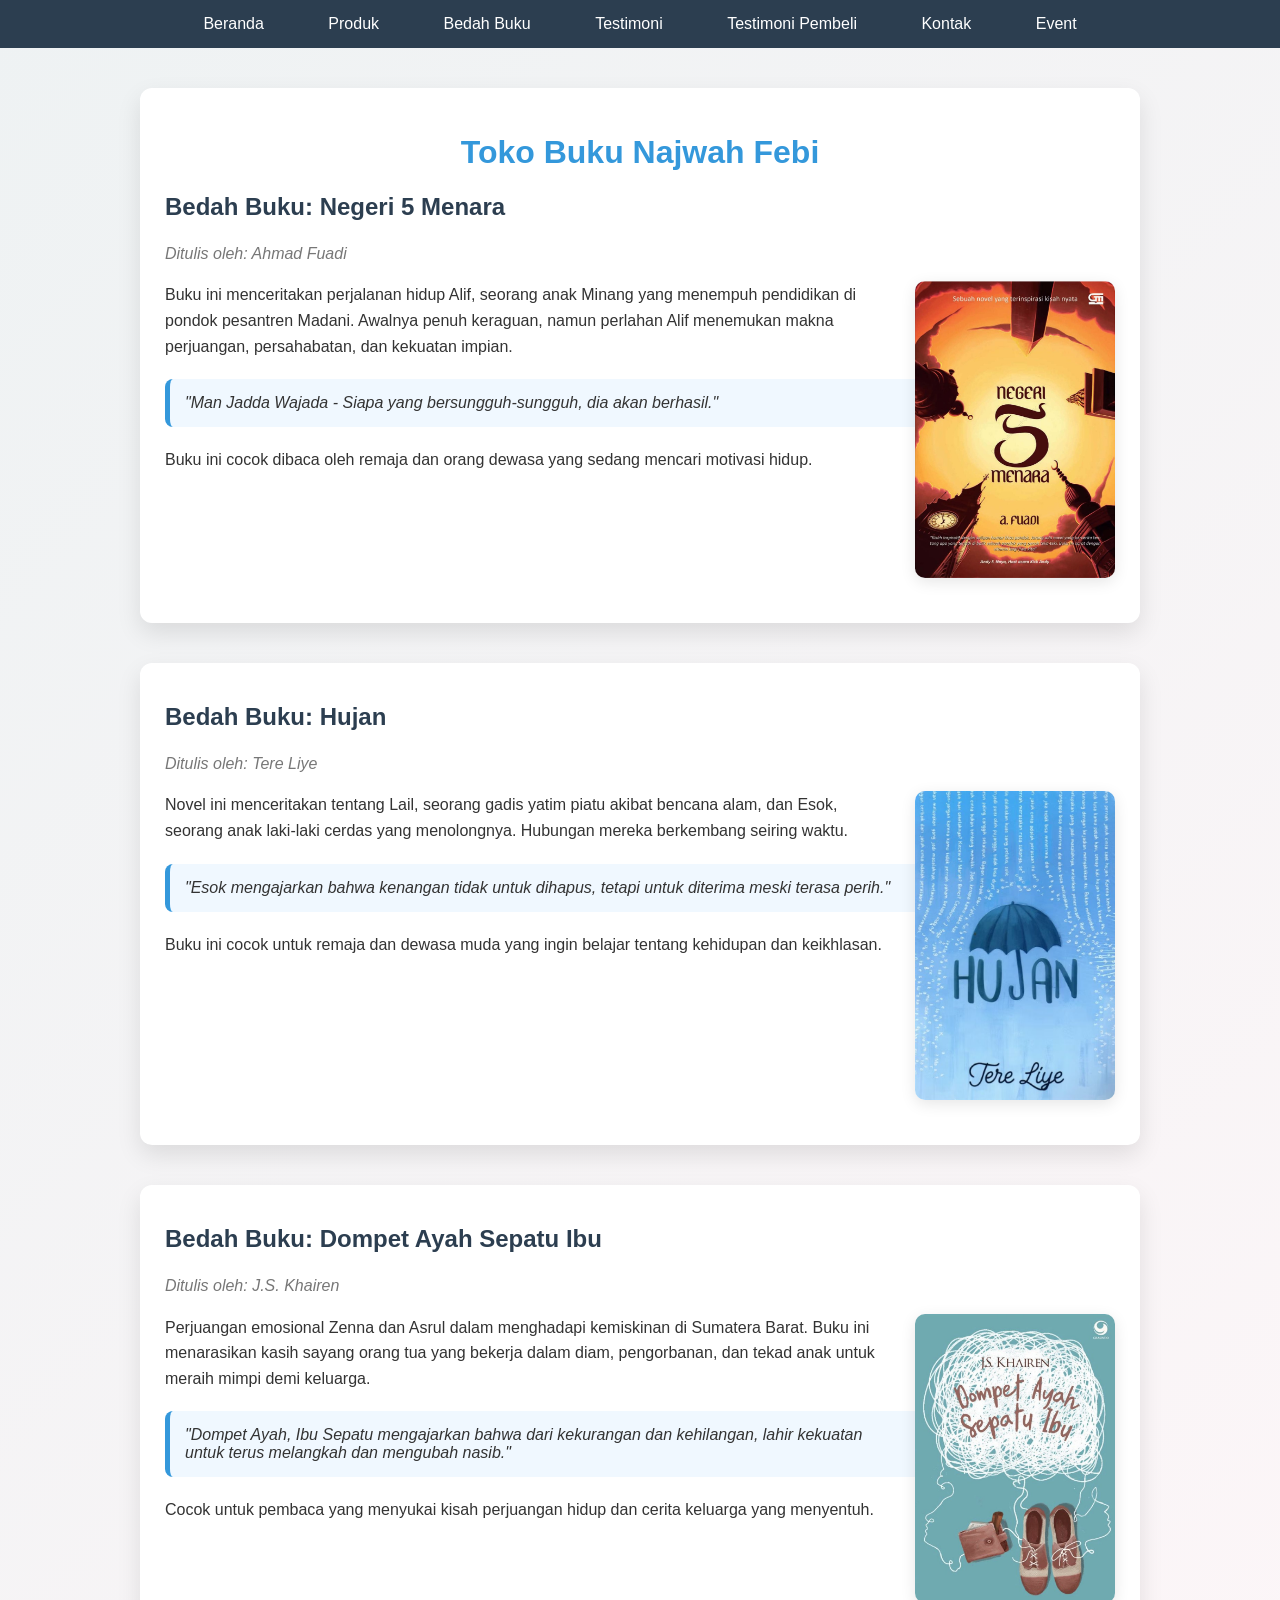
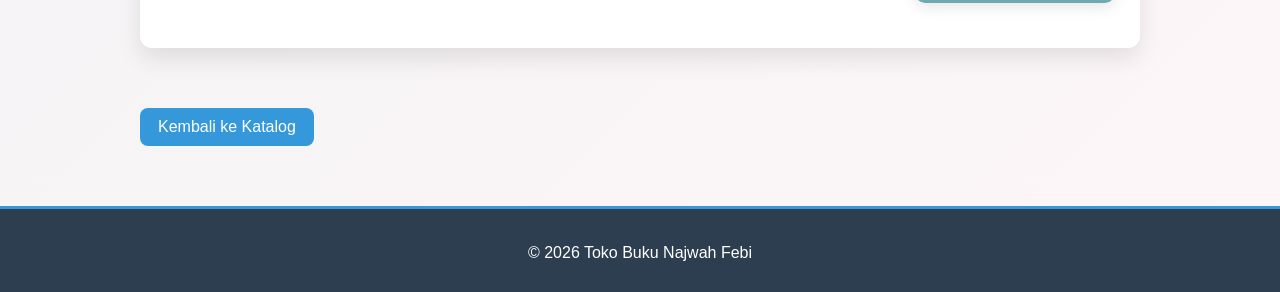
==== bedah-buku.html @ 2dd537e3 "Update bedah-buku.html" ====
<!DOCTYPE html>
<html lang="id">
<head>
<meta charset="UTF-8">
<meta name="viewport" content="width=device-width, initial-scale=1.0">
<title>Bedah Buku - Toko Buku Najwah Febi</title>

<style>
/* ===== BODY ===== */
body{
  font-family: 'Segoe UI', Tahoma, Geneva, Verdana, sans-serif;
  margin:0;
  padding:0;
  background: linear-gradient(135deg,#eef2f3,#fdf6f8);
  color:#333;
}

/* ===== NAVBAR ===== */
nav{
  background:#2c3e50;
  padding:15px;
  text-align:center;
  position:sticky;
  top:0;
  z-index:1000;
}

nav a{
  color:white;
  text-decoration:none;
  margin:0 15px;
  font-size:16px;
  padding:8px 15px;
  border-radius:6px;
  position:relative;
  transition:0.3s;
}

nav a::after{
  content:"";
  position:absolute;
  width:0;
  height:3px;
  bottom:0;
  left:0;
  background:#3498db;
  transition:0.3s;
  border-radius:2px;
}

nav a:hover::after{
  width:100%;
}

nav a:hover{
  transform:translateY(-3px);
}

/* ===== HEADER ===== */
header{
  width:100%;
  height:300px;
  background:url('header 3.jpg') center/cover no-repeat;
}

/* ===== CONTAINER ===== */
.container{
  width:90%;
  max-width:1000px;
  margin:40px auto;
}

/* ===== ARTIKEL CARD ===== */
.artikel{
  background:white;
  padding:25px;
  border-radius:12px;
  box-shadow:0 10px 25px rgba(0,0,0,0.1);
  margin-bottom:40px;
  position:relative;
  overflow:hidden;
  animation:muncul 0.8s ease forwards;
  opacity:0;
  transform:translateY(30px);
}

.artikel:nth-child(1){animation-delay:0.1s;}
.artikel:nth-child(2){animation-delay:0.3s;}
.artikel:nth-child(3){animation-delay:0.5s;}

@keyframes muncul{
  from{opacity:0; transform:translateY(30px);}
  to{opacity:1; transform:translateY(0);}
}

h1{
  text-align:center;
  color:#3498db;
}

h2{
  color:#2c3e50;
  margin-top:15px;
}

.penulis{
  font-style:italic;
  color:#777;
  margin-bottom:15px;
}

.sampul{
  width:200px;
  float:right;
  margin:0 0 20px 20px;
  border-radius:10px;
  box-shadow:0 4px 15px rgba(0,0,0,0.1);
}

p{
  line-height:1.6;
  margin-bottom:12px;
}

blockquote{
  font-style:italic;
  padding:15px;
  margin:20px 0;
  border-left:5px solid #3498db;
  background:#f0f8ff;
  border-radius:8px;
}

/* ===== BUTTON ===== */
.btn-kembali{
  display:inline-block;
  margin:20px auto;
  padding:10px 18px;
  background:#3498db;
  color:white;
  text-decoration:none;
  border-radius:8px;
  transition:0.3s;
}

.btn-kembali:hover{
  background:#217dbb;
  transform:scale(1.05);
}

/* ===== FOOTER ===== */
footer{
  text-align:center;
  padding:15px;
  background:#2c3e50;
  color:white;
  margin-top:40px;
  border-top:3px solid #3498db;
}

/* CLEAR FLOAT */
.artikel::after{
  content:"";
  display:block;
  clear:both;
}

/* RESPONSIVE */
@media(max-width:768px){
  .sampul{
    float:none;
    display:block;
    margin:0 auto 20px auto;
    width:80%;
  }
}
</style>
</head>

<body>

<nav>
<a href="index.html">Beranda</a>
<a href="produk.html">Produk</a>
<a href="bedah-buku.html">Bedah Buku</a>
<a href="testimoni.html">Testimoni</a>
<a href="tampil-testimoni.html">Testimoni Pembeli</a>
<a href="kontak.html">Kontak</a>
<a href="event.html">Event</a>
</nav>

<div class="container">

<main class="artikel">
<h1>Toko Buku Najwah Febi</h1>
<h2>Bedah Buku: Negeri 5 Menara</h2>
<p class="penulis">Ditulis oleh: Ahmad Fuadi</p>
<img src="Negeri 5 Menara.jpg" alt="Sampul Negeri 5 Menara" class="sampul">
<p>Buku ini menceritakan perjalanan hidup Alif, seorang anak Minang yang menempuh pendidikan di pondok pesantren Madani. Awalnya penuh keraguan, namun perlahan Alif menemukan makna perjuangan, persahabatan, dan kekuatan impian.</p>
<blockquote>"Man Jadda Wajada - Siapa yang bersungguh-sungguh, dia akan berhasil."</blockquote>
<p>Buku ini cocok dibaca oleh remaja dan orang dewasa yang sedang mencari motivasi hidup.</p>
</main>

<main class="artikel">
<h2>Bedah Buku: Hujan</h2>
<p class="penulis">Ditulis oleh: Tere Liye</p>
<img src="buku 13.jpg" alt="Sampul Hujan" class="sampul">
<p>Novel ini menceritakan tentang Lail, seorang gadis yatim piatu akibat bencana alam, dan Esok, seorang anak laki-laki cerdas yang menolongnya. Hubungan mereka berkembang seiring waktu.</p>
<blockquote>"Esok mengajarkan bahwa kenangan tidak untuk dihapus, tetapi untuk diterima meski terasa perih."</blockquote>
<p>Buku ini cocok untuk remaja dan dewasa muda yang ingin belajar tentang kehidupan dan keikhlasan.</p>
</main>

<main class="artikel">
<h2>Bedah Buku: Dompet Ayah Sepatu Ibu</h2>
<p class="penulis">Ditulis oleh: J.S. Khairen</p>
<img src="buku 11.jpg" alt="Sampul Dompet Ayah Sepatu Ibu" class="sampul">
<p>Perjuangan emosional Zenna dan Asrul dalam menghadapi kemiskinan di Sumatera Barat. Buku ini menarasikan kasih sayang orang tua yang bekerja dalam diam, pengorbanan, dan tekad anak untuk meraih mimpi demi keluarga.</p>
<blockquote>"Dompet Ayah, Ibu Sepatu mengajarkan bahwa dari kekurangan dan kehilangan, lahir kekuatan untuk terus melangkah dan mengubah nasib."</blockquote>
<p>Cocok untuk pembaca yang menyukai kisah perjuangan hidup dan cerita keluarga yang menyentuh.</p>
</main>

<a href="produk.html" class="btn-kembali">Kembali ke Katalog</a>

</div>

<footer>
  <p>&copy; 2026 Toko Buku Najwah Febi</p>
</footer>

</body>
</html>
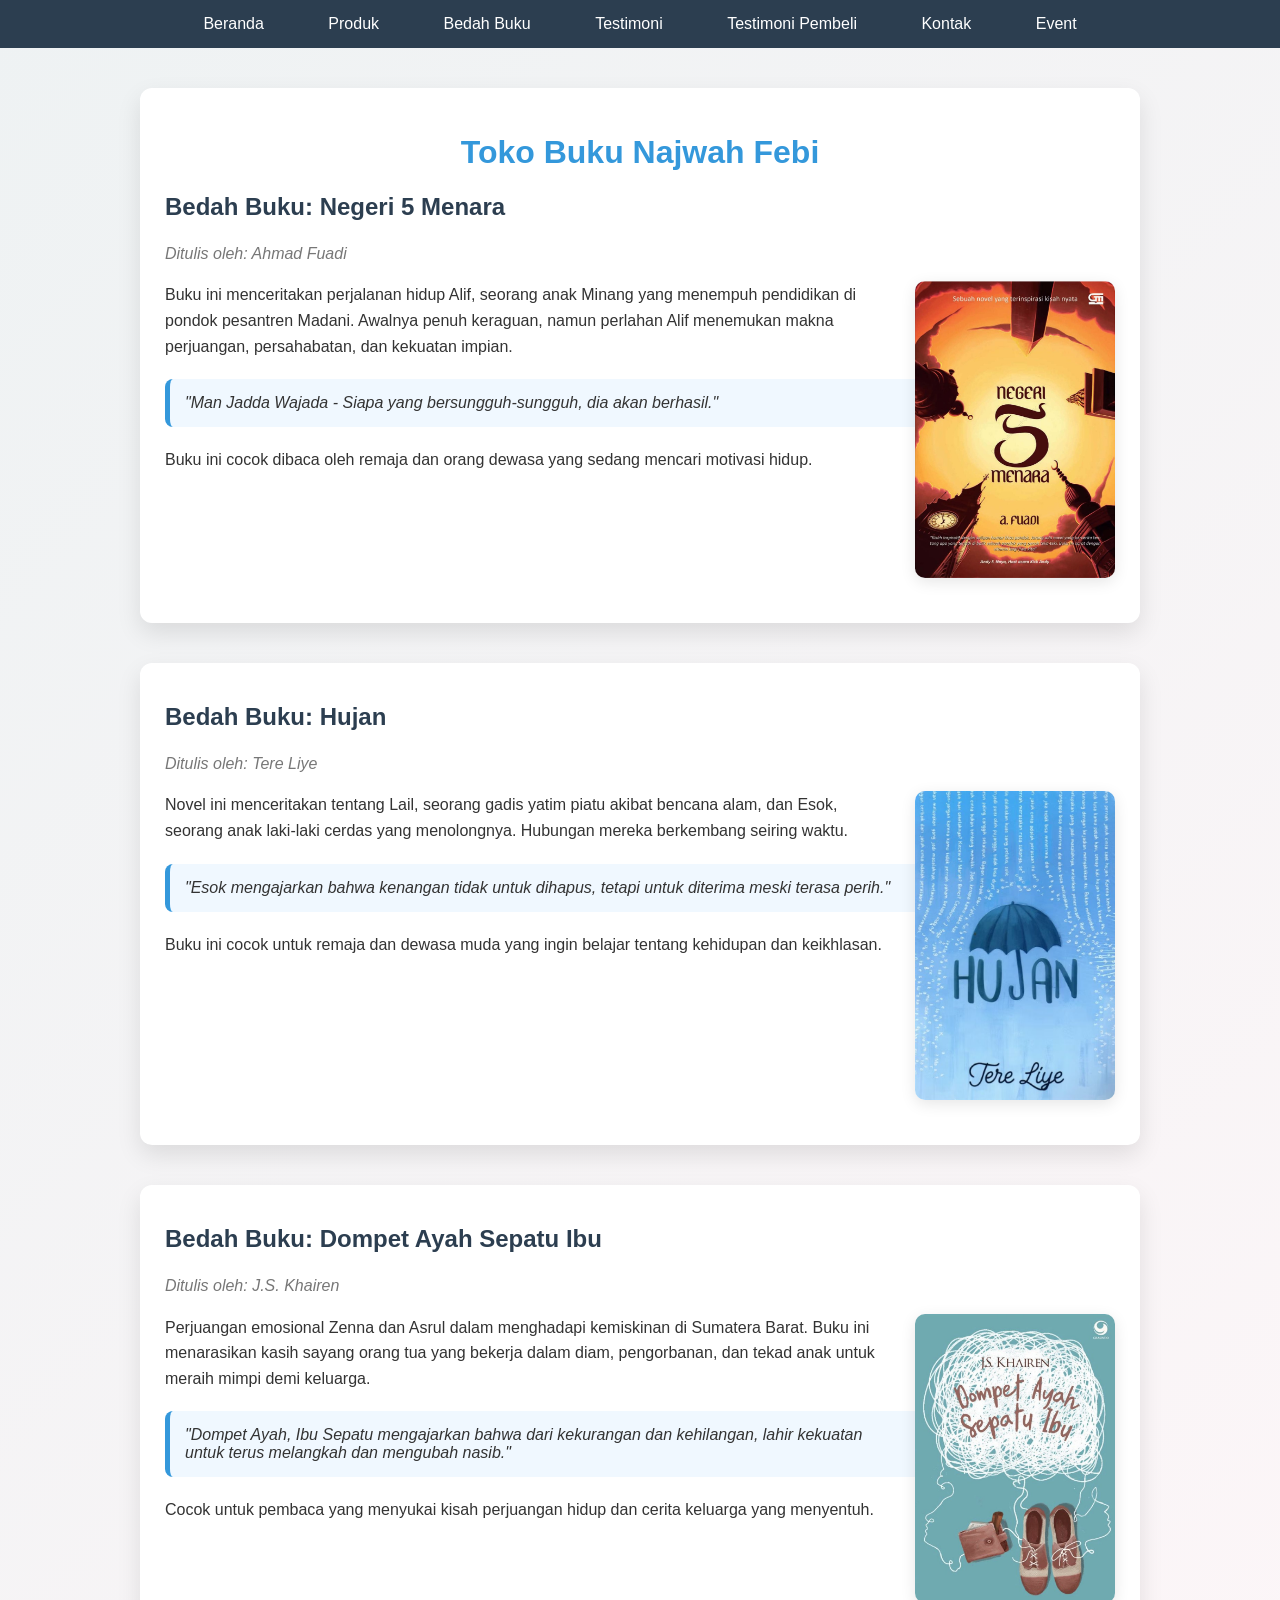
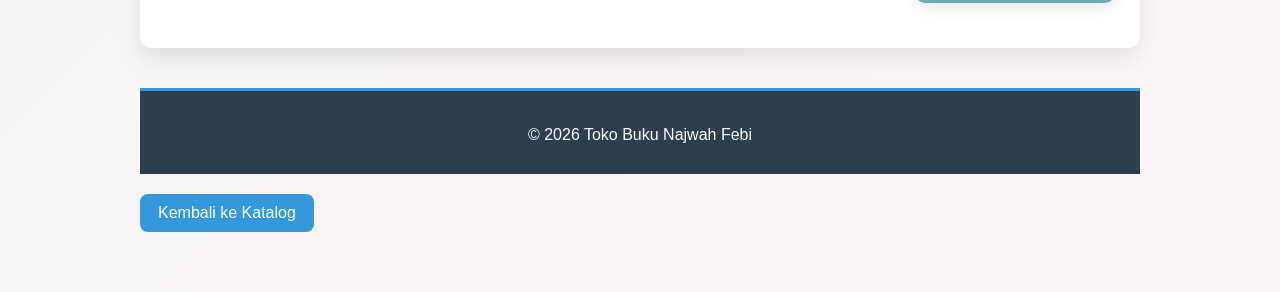
==== commit e0df93e1: "Update bedah-buku.html" ====
--- a/bedah-buku.html
+++ b/bedah-buku.html
@@ -219,17 +219,17 @@
 <p>Cocok untuk pembaca yang menyukai kisah perjuangan hidup dan cerita keluarga yang menyentuh.</p>
 </main>
 
-<a href="produk.html" class="btn-kembali">Kembali ke Katalog</a>
-
-</div>
-
 <footer>
   <p>&copy; 2026 Toko Buku Najwah Febi</p>
 </footer>
-
+  
+<a href="produk.html" class="btn-kembali">Kembali ke Katalog</a>
+
+</div>
 </body>
 </html>
 
 
 
 
+
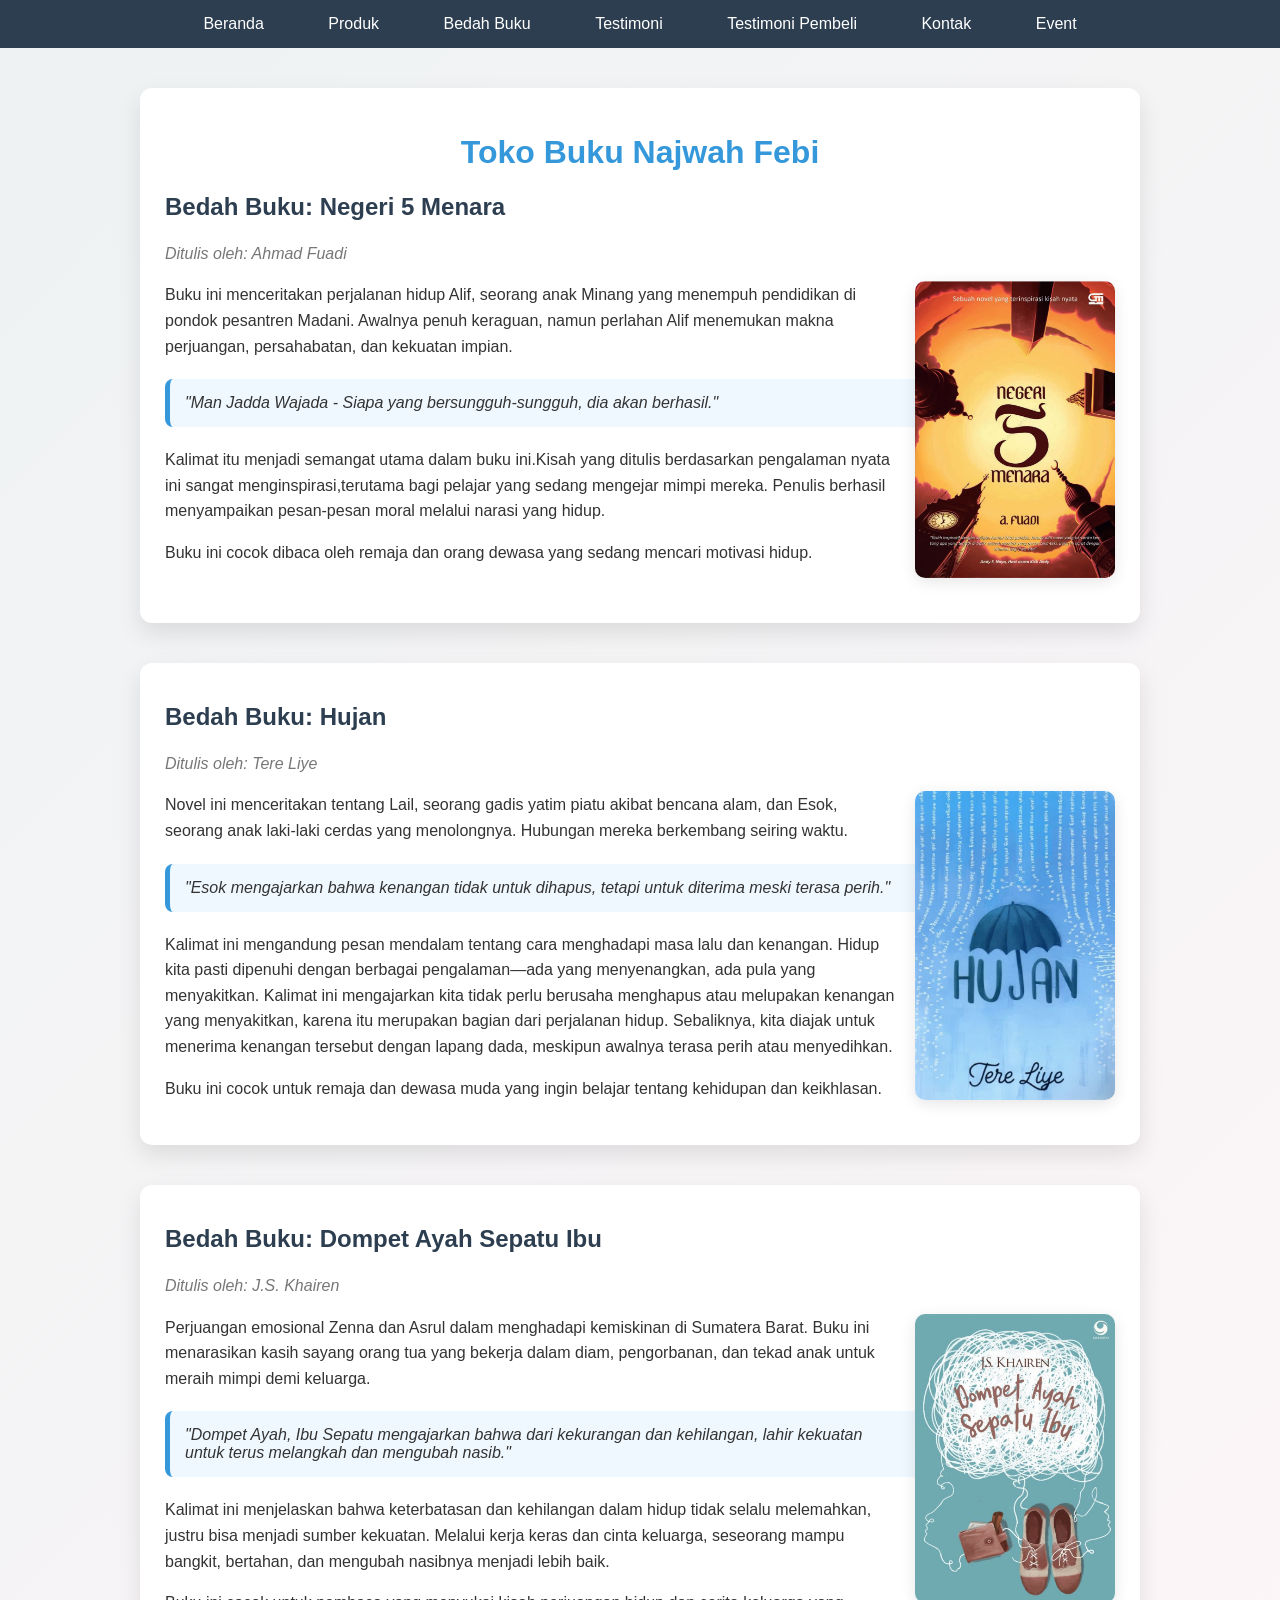
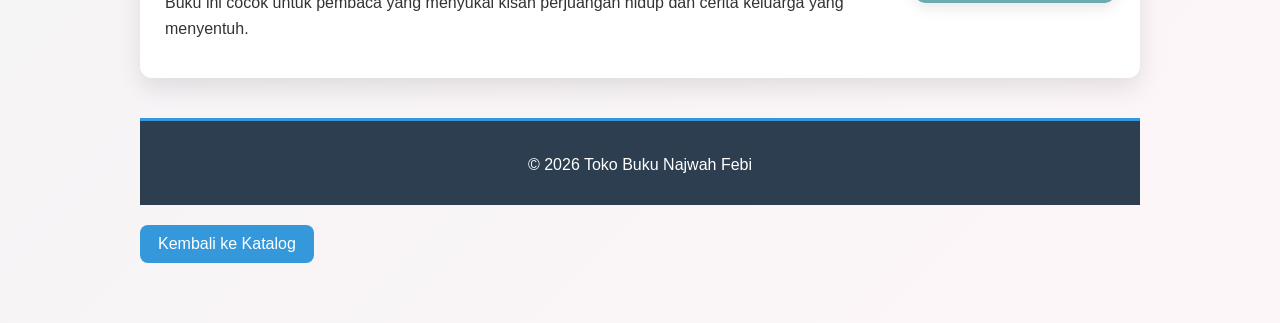
==== commit 61c216f6: "Update bedah-buku.html" ====
--- a/bedah-buku.html
+++ b/bedah-buku.html
@@ -13,6 +13,13 @@
   padding:0;
   background: linear-gradient(135deg,#eef2f3,#fdf6f8);
   color:#333;
+}
+
+/* ===== HEADER ===== */
+header img{
+width:100%;
+height:300px;
+object-fit:cover;
 }
 
 /* ===== NAVBAR ===== */
@@ -198,6 +205,7 @@
 <img src="Negeri 5 Menara.jpg" alt="Sampul Negeri 5 Menara" class="sampul">
 <p>Buku ini menceritakan perjalanan hidup Alif, seorang anak Minang yang menempuh pendidikan di pondok pesantren Madani. Awalnya penuh keraguan, namun perlahan Alif menemukan makna perjuangan, persahabatan, dan kekuatan impian.</p>
 <blockquote>"Man Jadda Wajada - Siapa yang bersungguh-sungguh, dia akan berhasil."</blockquote>
+<p>Kalimat itu menjadi semangat utama dalam buku ini.Kisah yang ditulis berdasarkan pengalaman nyata ini sangat menginspirasi,terutama bagi pelajar yang sedang mengejar mimpi mereka. Penulis berhasil menyampaikan pesan-pesan moral melalui narasi yang hidup.</p>
 <p>Buku ini cocok dibaca oleh remaja dan orang dewasa yang sedang mencari motivasi hidup.</p>
 </main>
 
@@ -207,6 +215,7 @@
 <img src="buku 13.jpg" alt="Sampul Hujan" class="sampul">
 <p>Novel ini menceritakan tentang Lail, seorang gadis yatim piatu akibat bencana alam, dan Esok, seorang anak laki-laki cerdas yang menolongnya. Hubungan mereka berkembang seiring waktu.</p>
 <blockquote>"Esok mengajarkan bahwa kenangan tidak untuk dihapus, tetapi untuk diterima meski terasa perih."</blockquote>
+<p>Kalimat ini mengandung pesan mendalam tentang cara menghadapi masa lalu dan kenangan. Hidup kita pasti dipenuhi dengan berbagai pengalaman—ada yang menyenangkan, ada pula yang menyakitkan. Kalimat ini mengajarkan kita tidak perlu berusaha menghapus atau melupakan kenangan yang menyakitkan, karena itu merupakan bagian dari perjalanan hidup. Sebaliknya, kita diajak untuk menerima kenangan tersebut dengan lapang dada, meskipun awalnya terasa perih atau menyedihkan.</p>
 <p>Buku ini cocok untuk remaja dan dewasa muda yang ingin belajar tentang kehidupan dan keikhlasan.</p>
 </main>
 
@@ -216,7 +225,8 @@
 <img src="buku 11.jpg" alt="Sampul Dompet Ayah Sepatu Ibu" class="sampul">
 <p>Perjuangan emosional Zenna dan Asrul dalam menghadapi kemiskinan di Sumatera Barat. Buku ini menarasikan kasih sayang orang tua yang bekerja dalam diam, pengorbanan, dan tekad anak untuk meraih mimpi demi keluarga.</p>
 <blockquote>"Dompet Ayah, Ibu Sepatu mengajarkan bahwa dari kekurangan dan kehilangan, lahir kekuatan untuk terus melangkah dan mengubah nasib."</blockquote>
-<p>Cocok untuk pembaca yang menyukai kisah perjuangan hidup dan cerita keluarga yang menyentuh.</p>
+<p>Kalimat ini menjelaskan bahwa keterbatasan dan kehilangan dalam hidup tidak selalu melemahkan, justru bisa menjadi sumber kekuatan. Melalui kerja keras dan cinta keluarga, seseorang mampu bangkit, bertahan, dan mengubah nasibnya menjadi lebih baik.</p>
+<p>Buku ini cocok untuk pembaca yang menyukai kisah perjuangan hidup dan cerita keluarga yang menyentuh.</p>
 </main>
 
 <footer>
@@ -233,3 +243,4 @@
 
 
 
+
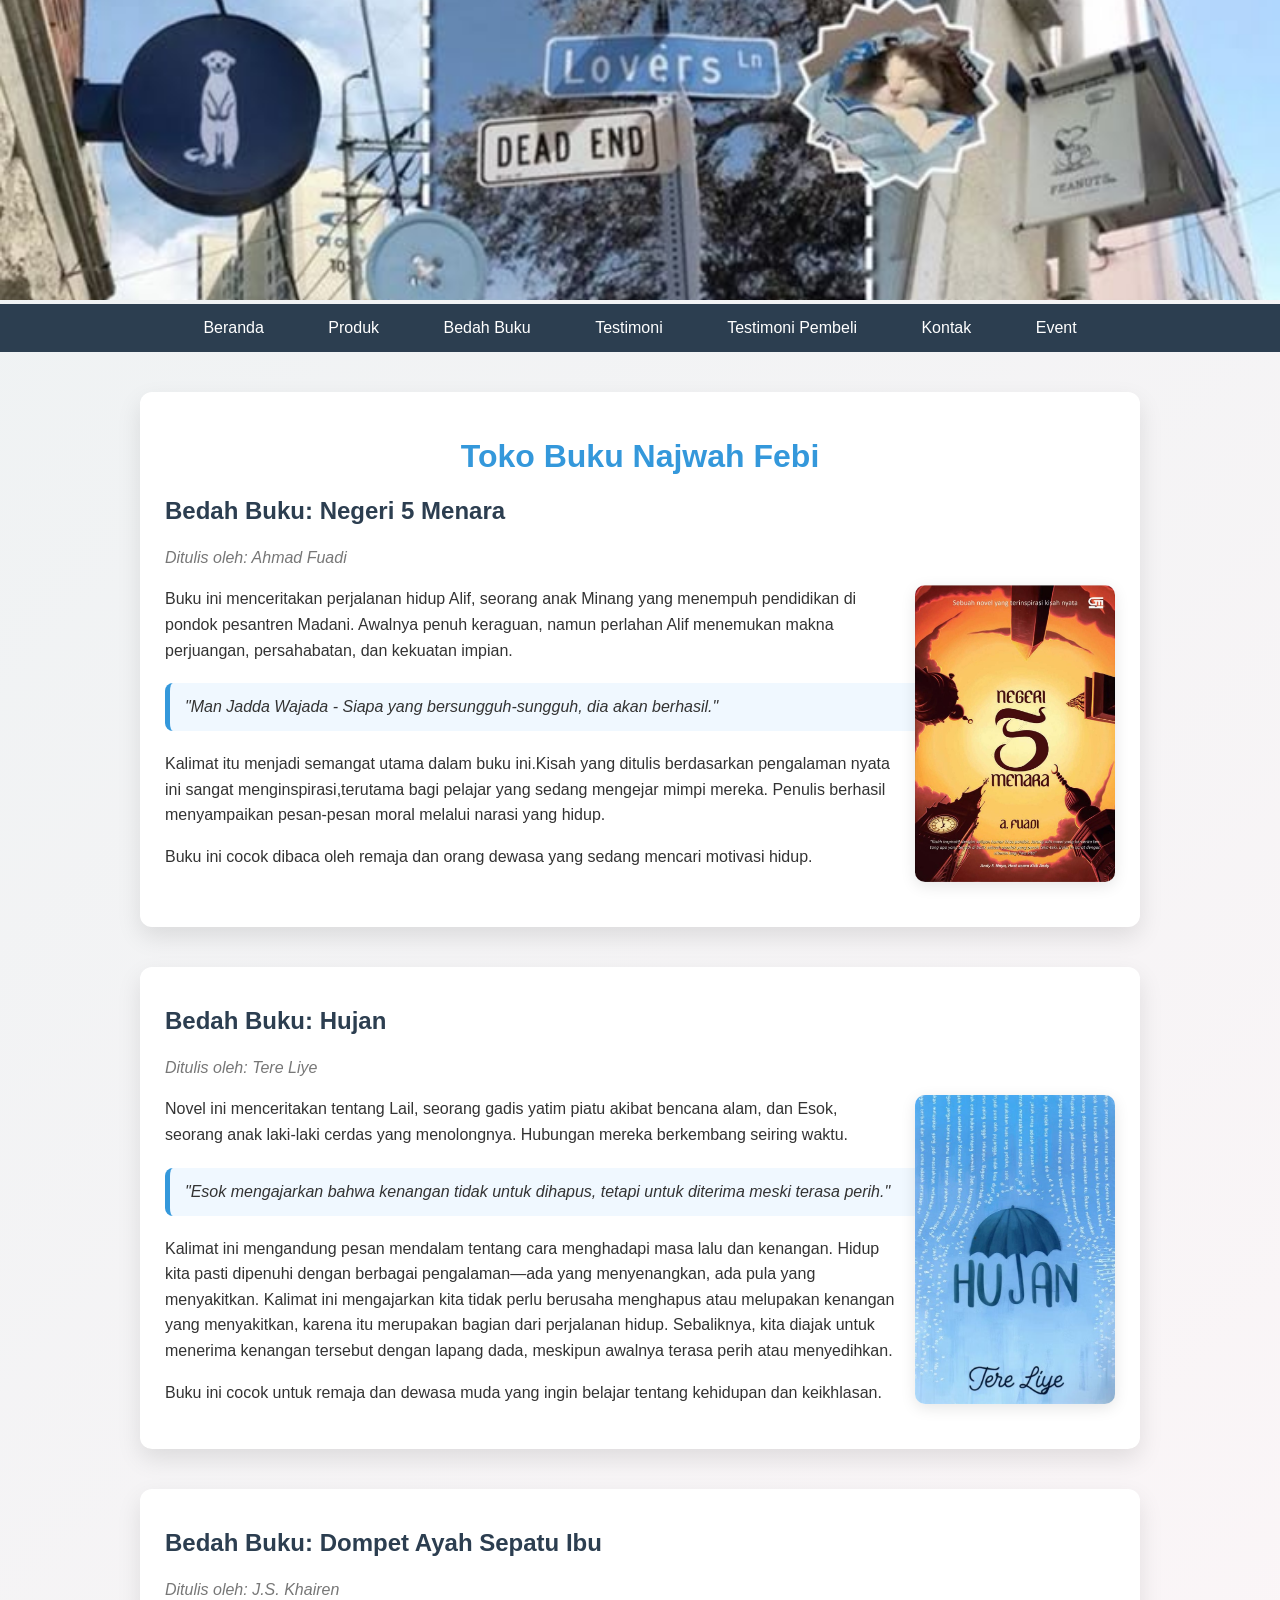
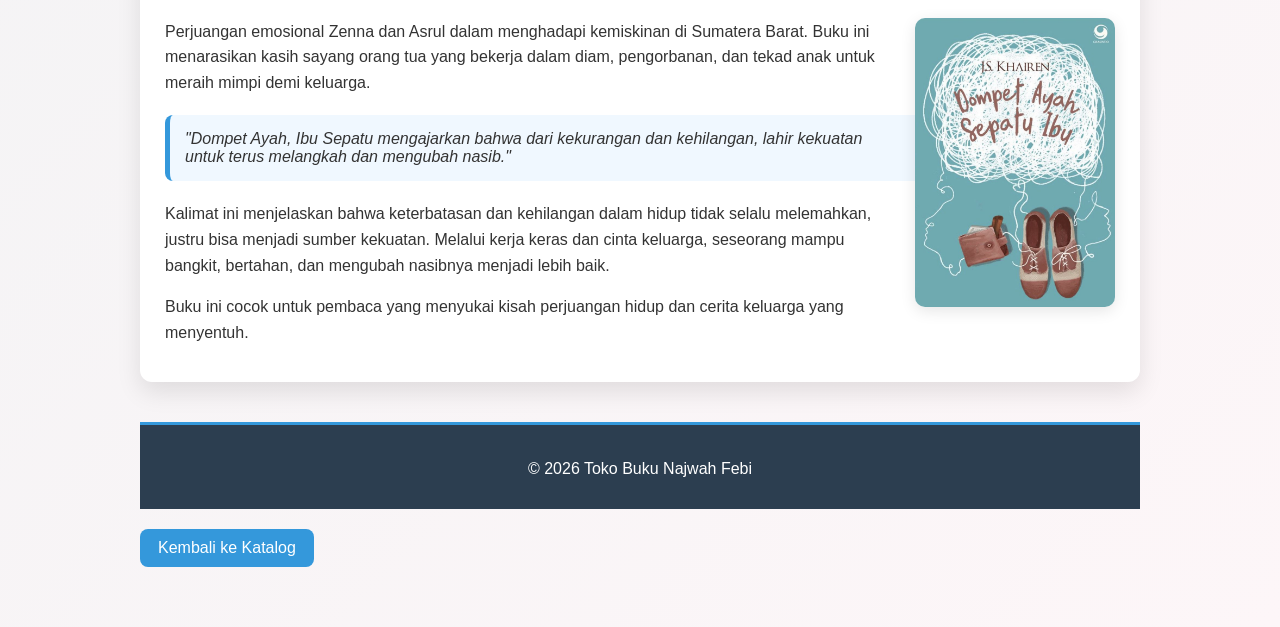
==== commit ff3ee96e: "Update bedah-buku.html" ====
--- a/bedah-buku.html
+++ b/bedah-buku.html
@@ -13,13 +13,6 @@
   padding:0;
   background: linear-gradient(135deg,#eef2f3,#fdf6f8);
   color:#333;
-}
-
-/* ===== HEADER ===== */
-header img{
-width:100%;
-height:300px;
-object-fit:cover;
 }
 
 /* ===== NAVBAR ===== */
@@ -64,12 +57,12 @@
 }
 
 /* ===== HEADER ===== */
-header{
-  width:100%;
-  height:300px;
-  background:url('header 3.jpg') center/cover no-repeat;
-}
-
+header img{
+width:100%;
+height:300px;
+object-fit:cover;
+}
+  
 /* ===== CONTAINER ===== */
 .container{
   width:90%;
@@ -186,6 +179,10 @@
 
 <body>
 
+<header>
+<img src="header 3.jpg" alt="Header Toko Buku"/>
+</header>
+
 <nav>
 <a href="index.html">Beranda</a>
 <a href="produk.html">Produk</a>
